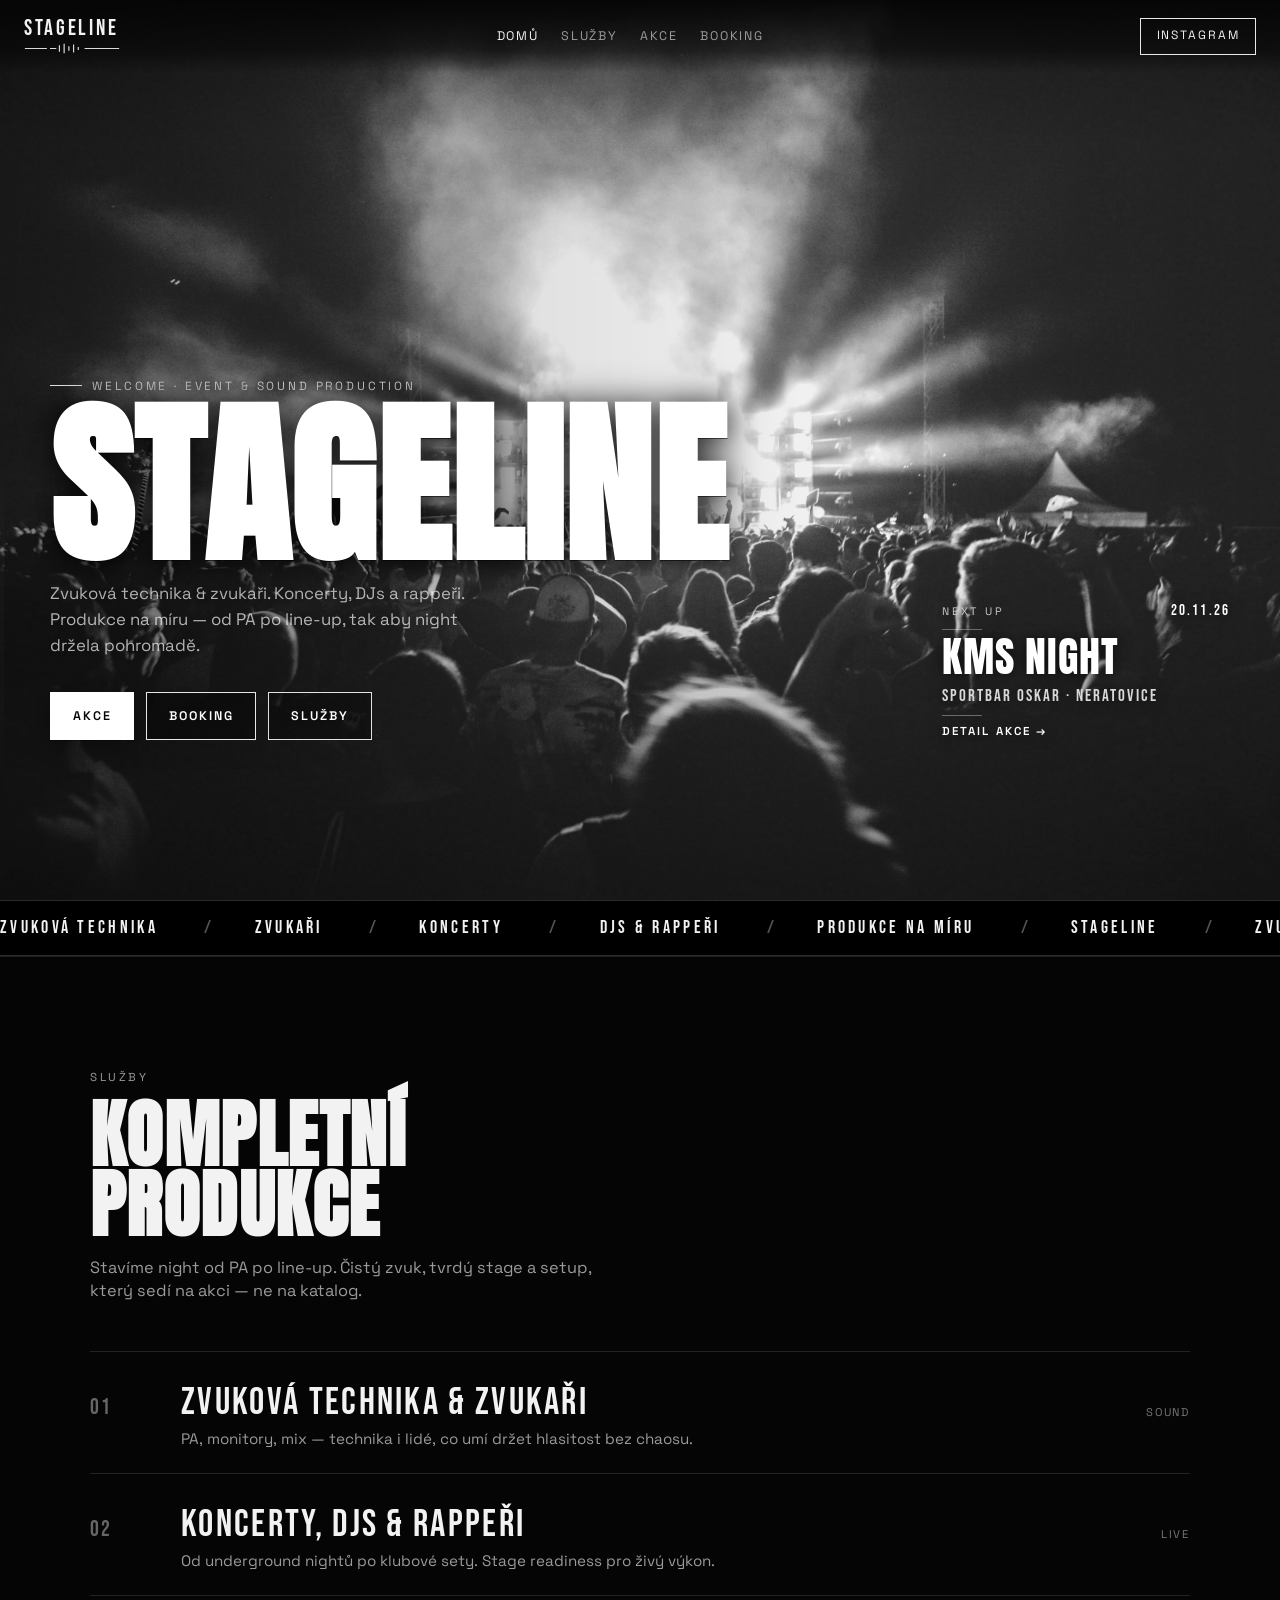
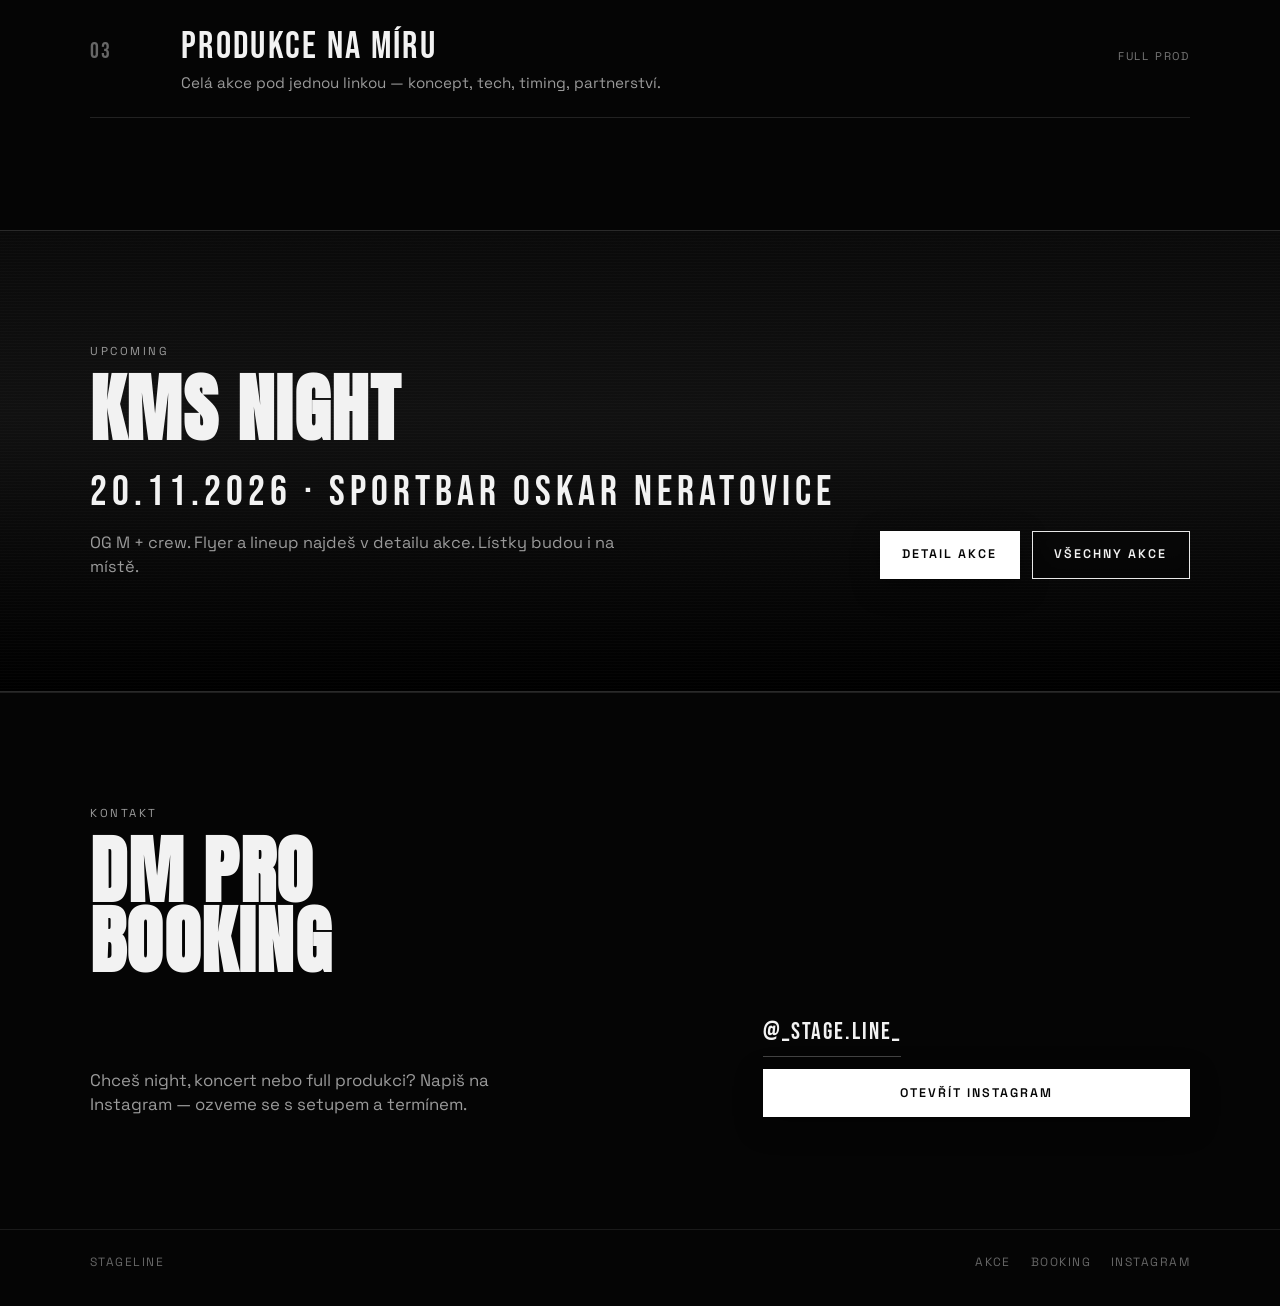
==== _stage.line_/index.html @ 62673ff0 "Add files via upload" ====
<!DOCTYPE html>
<html lang="cs">
<head>
  <meta charset="UTF-8" />
  <meta name="viewport" content="width=device-width, initial-scale=1.0" />
  <title>StageLine — Event & Sound Production</title>
  <meta name="description" content="Zvuková technika, zvukaři, koncerty, DJs & rappeři. Kompletní produkce na míru." />
  <link rel="icon" type="image/png" href="assets/logo-official.png" />
  <link rel="apple-touch-icon" href="assets/logo-official.png" />
  <link rel="preconnect" href="https://fonts.googleapis.com" />
  <link rel="preconnect" href="https://fonts.gstatic.com" crossorigin />
  <link href="https://fonts.googleapis.com/css2?family=Anton&family=Bebas+Neue&family=Space+Grotesk:wght@400;500;600;700&display=swap" rel="stylesheet" />
  <link rel="stylesheet" href="assets/styles.css?v=9" />
</head>
<body>
  <div class="grain" aria-hidden="true"></div>

  <header class="nav">
    <a class="nav-brand" href="index.html" aria-label="StageLine Domů">
      <span class="nav-brand-text">
        <strong>STAGELINE</strong>
        <svg class="soundwave" viewBox="0 0 120 14" fill="none" aria-hidden="true">
          <path d="M0 7h28M32 7h8M44 3v8M50 1v12M56 4v6M62 2v10M68 5v4M76 7h44" stroke="currentColor" stroke-width="1.5"/>
        </svg>
      </span>
    </a>
    <nav class="nav-links" aria-label="Hlavní">
      <a href="index.html" aria-current="page">Domů</a>
      <a href="#sluzby">Služby</a>
      <a href="akce.html">Akce</a>
      <a href="#kontakt">Booking</a>
    </nav>
    <a class="nav-cta" href="https://www.instagram.com/_stage.line_/" target="_blank" rel="noopener">Instagram</a>
  </header>

  <main id="top">
    <section class="hero hero-welcome" aria-label="Vítej">
      <div class="hero-bg" aria-hidden="true">
        <img src="assets/welcome-bg.jpg?v=7" alt="" width="2400" height="1600" decoding="async" />
      </div>
      <div class="hero-shell">
        <div class="hero-content">
          <p class="hero-kicker">Welcome · Event &amp; Sound Production</p>
          <h1 class="brand-mark">StageLine</h1>
          <p class="hero-lead">
            Zvuková technika &amp; zvukaři. Koncerty, DJs a rappeři. Produkce na míru —
            od PA po line-up, tak aby night držela pohromadě.
          </p>
          <div class="hero-actions">
            <a class="btn btn-fill" href="akce.html">Akce</a>
            <a class="btn btn-fill btn-fill-invert" href="#kontakt">Booking</a>
            <a class="btn btn-ghost btn-on-photo" href="#sluzby">Služby</a>
          </div>
        </div>
        <a class="hero-flyer" href="kms-night.html" aria-label="KMS Night — detail akce">
          <span class="hero-flyer-top">
            <span class="hero-flyer-eyebrow">Next up</span>
            <span class="hero-flyer-tag">20.11.26</span>
          </span>
          <span class="hero-flyer-rule" aria-hidden="true"></span>
          <span class="hero-flyer-title">KMS Night</span>
          <span class="hero-flyer-meta">Sportbar Oskar · Neratovice</span>
          <span class="hero-flyer-rule" aria-hidden="true"></span>
          <span class="hero-flyer-cta">Detail akce →</span>
        </a>
      </div>
    </section>

    <div class="marquee" aria-hidden="true">
      <div class="marquee-track">
        <span>Zvuková technika</span>
        <span>Zvukaři</span>
        <span>Koncerty</span>
        <span>DJs &amp; Rappeři</span>
        <span>Produkce na míru</span>
        <span>StageLine</span>
        <span>Zvuková technika</span>
        <span>Zvukaři</span>
        <span>Koncerty</span>
        <span>DJs &amp; Rappeři</span>
        <span>Produkce na míru</span>
        <span>StageLine</span>
      </div>
    </div>

    <section class="services" id="sluzby">
      <div class="wrap">
        <p class="section-label">Služby</p>
        <h2 class="section-title">Kompletní<br />produkce</h2>
        <p class="section-copy">
          Stavíme night od PA po line-up. Čistý zvuk, tvrdý stage a setup, který sedí na akci — ne na katalog.
        </p>

        <div class="service-list">
          <article class="service-row">
            <span class="service-num">01</span>
            <div>
              <h3>Zvuková technika &amp; zvukaři</h3>
              <p>PA, monitory, mix — technika i lidé, co umí držet hlasitost bez chaosu.</p>
            </div>
            <span class="service-tag">Sound</span>
          </article>
          <article class="service-row">
            <span class="service-num">02</span>
            <div>
              <h3>Koncerty, DJs &amp; rappeři</h3>
              <p>Od underground nightů po klubové sety. Stage readiness pro živý výkon.</p>
            </div>
            <span class="service-tag">Live</span>
          </article>
          <article class="service-row">
            <span class="service-num">03</span>
            <div>
              <h3>Produkce na míru</h3>
              <p>Celá akce pod jednou linkou — koncept, tech, timing, partnerství.</p>
            </div>
            <span class="service-tag">Full prod</span>
          </article>
        </div>
      </div>
    </section>

    <section class="upcoming-strip" id="event" aria-label="Nadcházející akce">
      <div class="wrap upcoming-inner">
        <div>
          <p class="section-label">Upcoming</p>
          <h2 class="section-title">KMS Night</h2>
          <p class="event-date">20.11.2026 · Sportbar Oskar Neratovice</p>
          <p class="section-copy">OG M + crew. Flyer a lineup najdeš v detailu akce. Lístky budou i na místě.</p>
        </div>
        <div class="upcoming-actions">
          <a class="btn btn-fill" href="kms-night.html">Detail akce</a>
          <a class="btn btn-ghost" href="akce.html">Všechny akce</a>
        </div>
      </div>
    </section>

    <section class="contact" id="kontakt">
      <div class="wrap">
        <p class="section-label">Kontakt</p>
        <h2 class="section-title">DM pro<br />booking</h2>
        <div class="contact-box">
          <p>
            Chceš night, koncert nebo full produkci? Napiš na Instagram — ozveme se s setupem a termínem.
          </p>
          <div class="contact-actions">
            <a class="ig-link" href="https://www.instagram.com/_stage.line_/" target="_blank" rel="noopener">@_stage.line_</a>
            <a class="btn btn-fill" href="https://www.instagram.com/_stage.line_/" target="_blank" rel="noopener">Otevřít Instagram</a>
          </div>
        </div>
      </div>
    </section>
  </main>

  <footer>
    <div class="wrap footer-inner">
      <a href="index.html">StageLine</a>
      <div class="footer-links">
        <a href="akce.html">Akce</a>
        <a href="#kontakt">Booking</a>
        <a href="https://www.instagram.com/_stage.line_/" target="_blank" rel="noopener">Instagram</a>
      </div>
    </div>
  </footer>
</body>
</html>
---- _stage.line_/assets/styles.css ----
/* StageLine.cz — underground B&W flyer aesthetic */
:root {
  --bg: #050505;
  --ink: #f2f2f2;
  --muted: #9a9a9a;
  --line: #e8e8e8;
  --soft: #161616;
  --accent: #ffffff;
  --font-display: "Anton", Impact, sans-serif;
  --font-poster: "Bebas Neue", "Arial Narrow", sans-serif;
  --font-body: "Space Grotesk", sans-serif;
}

* {
  box-sizing: border-box;
  margin: 0;
  padding: 0;
}

html {
  scroll-behavior: smooth;
}

body {
  background: var(--bg);
  color: var(--ink);
  font-family: var(--font-body);
  line-height: 1.45;
  overflow-x: hidden;
  -webkit-font-smoothing: antialiased;
}

a {
  color: inherit;
  text-decoration: none;
}

img {
  display: block;
  max-width: 100%;
}

:focus-visible {
  outline: 2px solid var(--ink);
  outline-offset: 3px;
}

/* Film grain — static (no flicker animation) */
.grain {
  pointer-events: none;
  position: fixed;
  inset: 0;
  z-index: 50;
  opacity: 0.035;
  mix-blend-mode: soft-light;
  background-image: url("data:image/svg+xml,%3Csvg viewBox='0 0 200 200' xmlns='http://www.w3.org/2000/svg'%3E%3Cfilter id='n'%3E%3CfeTurbulence type='fractalNoise' baseFrequency='0.85' numOctaves='4' stitchTiles='stitch'/%3E%3C/filter%3E%3Crect width='100%25' height='100%25' filter='url(%23n)'/%3E%3C/svg%3E");
}

.wrap {
  width: min(1100px, calc(100% - 2.4rem));
  margin: 0 auto;
}

/* ——— Nav ——— */
.nav {
  position: fixed;
  top: 0;
  left: 0;
  right: 0;
  z-index: 40;
  display: flex;
  align-items: center;
  justify-content: space-between;
  padding: 1.1rem 1.5rem;
  background: linear-gradient(to bottom, rgba(5, 5, 5, 0.95), rgba(5, 5, 5, 0.55) 70%, transparent);
}

.nav-brand {
  display: flex;
  align-items: center;
  gap: 0.7rem;
}

.nav-brand-text {
  display: flex;
  flex-direction: column;
  align-items: flex-start;
  gap: 0.2rem;
  letter-spacing: 0.1em;
}

.nav-brand-text strong {
  font-family: var(--font-poster);
  font-size: 1.4rem;
  font-weight: 400;
  line-height: 1;
  letter-spacing: 0.12em;
}

.soundwave {
  width: 96px;
  height: 11px;
  color: var(--ink);
  opacity: 0.9;
}

.nav-links {
  display: flex;
  gap: 1.4rem;
  font-size: 0.78rem;
  letter-spacing: 0.14em;
  text-transform: uppercase;
  color: var(--muted);
}

.nav-links a:hover,
.nav-links a[aria-current="page"] {
  color: var(--ink);
}

.nav-cta {
  border: 1px solid var(--line);
  padding: 0.55rem 0.95rem;
  font-size: 0.75rem;
  letter-spacing: 0.16em;
  text-transform: uppercase;
  transition: background 0.25s ease, color 0.25s ease;
}

.nav-cta:hover {
  background: var(--ink);
  color: var(--bg);
}

/* ——— Buttons ——— */
.btn {
  display: inline-flex;
  align-items: center;
  justify-content: center;
  min-height: 3rem;
  padding: 0.75rem 1.35rem;
  font-family: var(--font-body);
  font-size: 0.78rem;
  font-weight: 600;
  letter-spacing: 0.16em;
  text-transform: uppercase;
  border: 1px solid var(--line);
  transition: transform 0.2s ease, background 0.2s ease, color 0.2s ease;
}

.btn:hover {
  transform: translateY(-2px);
}

.btn-fill {
  background: #ffffff;
  color: #050505;
  border-color: #ffffff;
  box-shadow: 0 1px 0 rgba(0, 0, 0, 0.35), 0 8px 28px rgba(0, 0, 0, 0.35);
}

.btn-fill:hover {
  background: #f0f0f0;
  color: #050505;
}

.btn-ghost {
  background: rgba(0, 0, 0, 0.28);
  backdrop-filter: blur(6px);
  -webkit-backdrop-filter: blur(6px);
}

.btn-ghost:hover {
  background: rgba(255, 255, 255, 0.12);
}

.btn-on-photo {
  border-color: rgba(255, 255, 255, 0.88);
  color: #ffffff;
  text-shadow: 0 1px 8px rgba(0, 0, 0, 0.55);
}

/* ——— Sections ——— */
.section-label {
  font-size: 0.72rem;
  letter-spacing: 0.22em;
  text-transform: uppercase;
  color: var(--muted);
  margin-bottom: 0.9rem;
}

.section-title {
  font-family: var(--font-display);
  font-size: clamp(2.4rem, 7vw, 4.6rem);
  line-height: 0.95;
  letter-spacing: 0.02em;
  text-transform: uppercase;
  margin-bottom: 1rem;
}

.section-copy {
  max-width: 34rem;
  color: var(--muted);
  font-size: 1.02rem;
}

/* ——— Home welcome hero ——— */
.hero {
  position: relative;
  min-height: 100svh;
  display: grid;
  align-items: end;
  isolation: isolate;
  overflow: hidden;
}

.hero-welcome {
  background: #050505;
}

/* Full-bleed welcome bg — clean cover, readable B&W photo */
.hero-bg {
  position: absolute;
  inset: 0;
  z-index: -1;
  pointer-events: none;
  overflow: hidden;
}

.hero-bg img {
  width: 100%;
  height: 100%;
  object-fit: cover;
  object-position: center 40%;
  filter: grayscale(1) contrast(1.26) brightness(1.14) saturate(0);
  transform: scale(1.03);
  transform-origin: 50% 40%;
  will-change: transform;
  animation: kenBurns 40s ease-in-out infinite alternate;
}

@keyframes kenBurns {
  from { transform: scale(1.02) translate3d(0, 0, 0); }
  to { transform: scale(1.07) translate3d(-0.8%, -0.5%, 0); }
}

/* Light veil — text readable, crowd/stage stay visible */
.hero-bg::after {
  content: "";
  position: absolute;
  inset: 0;
  background:
    linear-gradient(90deg, rgba(0, 0, 0, 0.4) 0%, rgba(0, 0, 0, 0.12) 40%, rgba(0, 0, 0, 0.04) 70%, rgba(0, 0, 0, 0.16) 100%),
    linear-gradient(180deg, rgba(0, 0, 0, 0.26) 0%, transparent 16%, transparent 60%, rgba(0, 0, 0, 0.38) 100%);
}

.hero-shell {
  position: relative;
  z-index: 1;
  width: min(1180px, calc(100% - 2.4rem));
  margin: 0 auto 3rem;
  padding-top: 7.5rem;
  display: grid;
  grid-template-columns: minmax(0, 1.15fr) minmax(240px, 0.75fr);
  gap: clamp(1.5rem, 4vw, 3rem);
  align-items: end;
  animation: riseIn 1s cubic-bezier(0.16, 1, 0.3, 1) both;
}

.hero-content {
  position: relative;
  max-width: 36rem;
}

.hero-content::before {
  content: "";
  position: absolute;
  z-index: -1;
  inset: 20% -8% -8% -8%;
  background: radial-gradient(ellipse 65% 70% at 18% 55%, rgba(0, 0, 0, 0.28) 0%, rgba(0, 0, 0, 0.08) 55%, transparent 78%);
  pointer-events: none;
}

@keyframes riseIn {
  from {
    opacity: 0;
    transform: translateY(28px);
  }
  to {
    opacity: 1;
    transform: translateY(0);
  }
}

.hero-kicker {
  display: inline-flex;
  align-items: center;
  gap: 0.65rem;
  margin-bottom: 1rem;
  font-size: 0.74rem;
  letter-spacing: 0.24em;
  text-transform: uppercase;
  color: #cfcfcf;
  text-shadow: 0 1px 10px rgba(0, 0, 0, 0.75);
}

.hero-kicker::before {
  content: "";
  width: 32px;
  height: 1px;
  background: var(--line);
}

.brand-mark {
  position: relative;
  font-family: var(--font-display);
  font-size: clamp(5rem, 16.5vw, 11rem);
  line-height: 0.86;
  letter-spacing: 0.01em;
  text-transform: uppercase;
  color: #fff;
  text-shadow:
    0 1px 0 rgba(0, 0, 0, 0.55),
    0 4px 28px rgba(0, 0, 0, 0.7),
    0 0 40px rgba(0, 0, 0, 0.45);
}

.hero-lead {
  margin-top: 1.15rem;
  max-width: 28rem;
  font-size: clamp(0.92rem, 1.7vw, 1.05rem);
  line-height: 1.55;
  color: rgba(255, 255, 255, 0.68);
  font-weight: 400;
  text-shadow: 0 1px 10px rgba(0, 0, 0, 0.45);
}

.hero-actions {
  display: flex;
  flex-wrap: wrap;
  gap: 0.75rem;
  margin-top: 2.15rem;
}

.btn-fill-invert {
  background: rgba(0, 0, 0, 0.32);
  color: #fff;
  border-color: rgba(255, 255, 255, 0.9);
  box-shadow: none;
  backdrop-filter: blur(6px);
  -webkit-backdrop-filter: blur(6px);
}

.btn-fill-invert:hover {
  background: #fff;
  color: #050505;
}

/* Next-up — open typography, no card/border chrome */
.hero-flyer {
  display: grid;
  gap: 0.45rem;
  width: min(100%, 18rem);
  justify-self: end;
  margin: 0;
  padding: 0;
  border: none;
  outline: none;
  background: none;
  box-shadow: none;
  text-shadow: 0 1px 14px rgba(0, 0, 0, 0.7);
  transition: opacity 0.2s ease, transform 0.2s ease;
}

.hero-flyer:hover {
  border: none;
  outline: none;
  background: none;
  box-shadow: none;
  opacity: 0.92;
  transform: translateY(-1px);
}

.hero-flyer-top {
  display: flex;
  align-items: baseline;
  justify-content: space-between;
  gap: 0.75rem;
}

.hero-flyer-eyebrow {
  font-size: 0.68rem;
  letter-spacing: 0.26em;
  text-transform: uppercase;
  color: #c8c8c8;
}

.hero-flyer-tag {
  font-family: var(--font-poster);
  font-size: 0.95rem;
  letter-spacing: 0.14em;
  color: #fff;
}

.hero-flyer-rule {
  display: block;
  height: 1px;
  width: 2.5rem;
  background: rgba(255, 255, 255, 0.35);
}

.hero-flyer-title {
  font-family: var(--font-display);
  font-size: clamp(2rem, 4.5vw, 2.65rem);
  line-height: 0.92;
  letter-spacing: 0.02em;
  text-transform: uppercase;
  color: #fff;
}

.hero-flyer-meta {
  font-family: var(--font-poster);
  font-size: 1.05rem;
  letter-spacing: 0.12em;
  text-transform: uppercase;
  color: #d8d8d8;
}

.hero-flyer-cta {
  font-size: 0.72rem;
  font-weight: 600;
  letter-spacing: 0.18em;
  text-transform: uppercase;
  color: #fff;
}

/* Marquee */
.marquee {
  border-block: 1px solid #2a2a2a;
  background: #000;
  overflow: hidden;
  white-space: nowrap;
}

.marquee-track {
  display: inline-flex;
  gap: 2.5rem;
  padding: 0.85rem 0;
  font-family: var(--font-poster);
  font-size: 1.15rem;
  letter-spacing: 0.18em;
  text-transform: uppercase;
  animation: marquee 28s linear infinite;
}

.marquee-track span::after {
  content: " / ";
  color: #555;
  margin-left: 2.5rem;
}

@keyframes marquee {
  from { transform: translateX(0); }
  to { transform: translateX(-50%); }
}

/* Services */
section {
  padding: clamp(4rem, 9vw, 7rem) 0;
}

.services {
  border-top: 1px solid #1f1f1f;
}

.service-list {
  margin-top: 3rem;
  display: grid;
  gap: 0;
}

.service-row {
  display: grid;
  grid-template-columns: 4.5rem 1fr auto;
  gap: 1.2rem;
  align-items: baseline;
  padding: 1.45rem 0;
  border-top: 1px solid #222;
  transition: background 0.25s ease, padding-left 0.25s ease;
}

.service-row:last-child {
  border-bottom: 1px solid #222;
}

.service-row:hover {
  background: linear-gradient(90deg, rgba(255, 255, 255, 0.04), transparent 55%);
  padding-left: 0.6rem;
}

.service-num {
  font-family: var(--font-poster);
  font-size: 1.4rem;
  letter-spacing: 0.08em;
  color: #666;
}

.service-row h3 {
  font-family: var(--font-poster);
  font-size: clamp(1.6rem, 4vw, 2.4rem);
  font-weight: 400;
  letter-spacing: 0.06em;
  text-transform: uppercase;
}

.service-row p {
  grid-column: 2 / 3;
  color: var(--muted);
  font-size: 0.95rem;
  max-width: 36rem;
  margin-top: -0.2rem;
}

.service-tag {
  font-size: 0.7rem;
  letter-spacing: 0.16em;
  text-transform: uppercase;
  color: #777;
  align-self: center;
}

/* Upcoming strip (home — text only, no flyer) */
.upcoming-strip {
  position: relative;
  background: linear-gradient(180deg, #0a0a0a 0%, #111 40%, #000 100%);
  border-block: 1px solid #2a2a2a;
  overflow: hidden;
}

.upcoming-strip::before {
  content: "";
  position: absolute;
  inset: 0;
  background: repeating-linear-gradient(
    0deg,
    transparent,
    transparent 2px,
    rgba(255, 255, 255, 0.015) 2px,
    rgba(255, 255, 255, 0.015) 3px
  );
  pointer-events: none;
}

.upcoming-inner {
  position: relative;
  display: flex;
  flex-wrap: wrap;
  gap: 2rem;
  align-items: end;
  justify-content: space-between;
}

.upcoming-inner .section-title {
  margin-bottom: 0.35rem;
}

.upcoming-actions {
  display: flex;
  flex-wrap: wrap;
  gap: 0.75rem;
}

.event-date {
  font-family: var(--font-poster);
  font-size: clamp(1.8rem, 4vw, 2.6rem);
  letter-spacing: 0.12em;
  margin: 1.2rem 0 0.5rem;
}

.event-venue {
  display: inline-block;
  margin-top: 1.4rem;
  padding: 0.65rem 1rem;
  background: var(--ink);
  color: var(--bg);
  font-family: var(--font-poster);
  font-size: 1.15rem;
  letter-spacing: 0.1em;
  text-transform: uppercase;
}

.lineup {
  margin-top: 1.5rem;
  color: var(--muted);
  font-size: 0.82rem;
  letter-spacing: 0.08em;
  text-transform: uppercase;
  line-height: 1.7;
  max-width: 28rem;
}

.wire {
  display: flex;
  align-items: center;
  gap: 0.35rem;
  margin: 1.4rem 0;
  color: #666;
  font-size: 0.7rem;
  letter-spacing: 0.3em;
  overflow: hidden;
}

.wire::before,
.wire::after {
  content: "××××××××××××××××××××××××××××××××××××××××××××××××××××××××××××";
  flex: 1;
  white-space: nowrap;
  opacity: 0.55;
}

/* Detail poster (event pages only) */
.event-poster {
  position: relative;
  border: 1px solid #333;
  background: #000;
  overflow: hidden;
}

.event-poster img {
  width: 100%;
  aspect-ratio: 4 / 5;
  object-fit: cover;
  filter: contrast(1.2) grayscale(1);
}

.event-poster::after {
  content: "";
  position: absolute;
  inset: 0;
  box-shadow: inset 0 0 80px rgba(0, 0, 0, 0.45);
  pointer-events: none;
}

/* Contact */
.contact {
  border-top: 1px solid #1f1f1f;
}

.contact-box {
  margin-top: 2.5rem;
  display: grid;
  grid-template-columns: 1.2fr 0.8fr;
  gap: 2rem;
  align-items: end;
}

.contact-box p {
  color: var(--muted);
  font-size: 1.05rem;
  max-width: 28rem;
}

.contact-actions {
  display: flex;
  flex-direction: column;
  gap: 0.75rem;
  align-items: stretch;
}

.ig-link {
  font-family: var(--font-poster);
  font-size: 1.5rem;
  letter-spacing: 0.08em;
  border-bottom: 1px solid #444;
  padding-bottom: 0.35rem;
  width: fit-content;
  transition: border-color 0.2s ease, color 0.2s ease;
}

.ig-link:hover {
  border-color: var(--ink);
  color: #fff;
}

/* Footer */
footer {
  padding: 1.5rem 0 2.2rem;
  border-top: 1px solid #1a1a1a;
  color: #666;
  font-size: 0.75rem;
  letter-spacing: 0.12em;
  text-transform: uppercase;
}

.footer-inner {
  display: flex;
  justify-content: space-between;
  gap: 1rem;
  flex-wrap: wrap;
  align-items: center;
}

.footer-links {
  display: flex;
  gap: 1.25rem;
}

.footer-links a:hover {
  color: var(--ink);
}

/* ——— Akce page — flyer board ——— */
.akce-page {
  position: relative;
}

.akce-hero {
  position: relative;
  isolation: isolate;
  overflow: hidden;
  padding: 8.5rem 0 2.75rem;
  min-height: clamp(22rem, 48vw, 28rem);
  display: flex;
  align-items: flex-end;
}

.akce-hero-bg {
  position: absolute;
  inset: 0;
  z-index: -1;
  pointer-events: none;
  overflow: hidden;
}

.akce-hero-bg img {
  width: 100%;
  height: 100%;
  object-fit: cover;
  object-position: center 48%;
  filter: grayscale(1) contrast(1.38) brightness(0.88) saturate(0);
  transform: scale(1.04);
  transform-origin: 50% 48%;
  will-change: transform;
  animation: kenBurnsAkce 48s ease-in-out infinite alternate;
}

@keyframes kenBurnsAkce {
  from { transform: scale(1.03) translate3d(0, 0, 0); }
  to { transform: scale(1.08) translate3d(0.6%, -0.4%, 0); }
}

/* Dark veil — crowd/stage readable, type stays sharp */
.akce-hero-bg::after {
  content: "";
  position: absolute;
  inset: 0;
  background:
    linear-gradient(180deg, rgba(5, 5, 5, 0.55) 0%, rgba(5, 5, 5, 0.22) 32%, rgba(5, 5, 5, 0.42) 68%, #050505 100%),
    linear-gradient(90deg, rgba(0, 0, 0, 0.42) 0%, rgba(0, 0, 0, 0.12) 50%, rgba(0, 0, 0, 0.28) 100%);
}

.akce-hero-inner {
  position: relative;
  z-index: 1;
  padding-bottom: 0.5rem;
  animation: riseIn 0.95s cubic-bezier(0.16, 1, 0.3, 1) both;
}

.akce-kicker {
  display: inline-flex;
  align-items: center;
  gap: 0.75rem;
  margin-bottom: 0.85rem;
  font-size: 0.72rem;
  letter-spacing: 0.24em;
  text-transform: uppercase;
  color: #c8c8c8;
  text-shadow: 0 1px 12px rgba(0, 0, 0, 0.75);
}

.akce-kicker::before {
  content: "";
  width: 28px;
  height: 1px;
  background: rgba(255, 255, 255, 0.55);
}

.akce-kicker-wave {
  width: 72px;
  height: 10px;
  color: rgba(255, 255, 255, 0.55);
}

.akce-title-block {
  position: relative;
  display: inline-block;
}

.akce-title {
  position: relative;
  font-family: var(--font-display);
  font-size: clamp(4.2rem, 16vw, 9.5rem);
  line-height: 0.84;
  letter-spacing: 0.01em;
  text-transform: uppercase;
  color: #fff;
  text-shadow:
    0 1px 0 rgba(0, 0, 0, 0.5),
    0 6px 36px rgba(0, 0, 0, 0.75);
}

/* Diagonal flyer slash through title */
.akce-slash {
  position: absolute;
  left: -8%;
  right: -22%;
  top: 48%;
  height: 3px;
  background: #fff;
  transform: rotate(-12deg);
  transform-origin: left center;
  pointer-events: none;
  box-shadow: 0 1px 0 rgba(0, 0, 0, 0.85), 0 0 20px rgba(0, 0, 0, 0.5);
  z-index: 2;
}

.akce-lead {
  margin-top: 1.35rem;
  max-width: 32rem;
  font-size: clamp(0.92rem, 1.6vw, 1.05rem);
  line-height: 1.55;
  color: rgba(255, 255, 255, 0.68);
  text-shadow: 0 1px 12px rgba(0, 0, 0, 0.55);
}

/* Flyer board — stacked strips, not boxed cards */
.flyer-board {
  position: relative;
  padding: 0.5rem 0 5rem;
  background: #050505;
  overflow: hidden;
}

/* Soft crowd wash fading under the board (distinct from solid black void) */
.flyer-board::before {
  content: "";
  position: absolute;
  left: 0;
  right: 0;
  top: 0;
  height: min(70%, 28rem);
  pointer-events: none;
  z-index: 0;
  background: url("assets/bg-rap-2.jpg") center 35% / cover no-repeat;
  filter: grayscale(1) contrast(1.25) brightness(0.32) saturate(0);
  opacity: 0.55;
  -webkit-mask-image: linear-gradient(180deg, #000 0%, transparent 100%);
  mask-image: linear-gradient(180deg, #000 0%, transparent 100%);
}

.flyer-board::after {
  content: "";
  position: absolute;
  inset: 0;
  pointer-events: none;
  opacity: 0.045;
  z-index: 0;
  background-image: url("data:image/svg+xml,%3Csvg viewBox='0 0 200 200' xmlns='http://www.w3.org/2000/svg'%3E%3Cfilter id='n'%3E%3CfeTurbulence type='fractalNoise' baseFrequency='0.9' numOctaves='3' stitchTiles='stitch'/%3E%3C/filter%3E%3Crect width='100%25' height='100%25' filter='url(%23n)'/%3E%3C/svg%3E");
}

.flyer-board > .wrap {
  position: relative;
  z-index: 1;
}

.flyer-list {
  display: grid;
  gap: 0;
  border-top: 1px solid #2a2a2a;
}

.flyer-strip {
  display: grid;
  grid-template-columns: 3.2rem minmax(0, 1fr) auto;
  gap: 1rem 1.25rem;
  align-items: center;
  padding: 1.55rem 0;
  border-bottom: 1px solid #2a2a2a;
  background: transparent;
  transition: background 0.25s ease, padding-left 0.25s ease;
}

.flyer-strip:hover {
  background: rgba(255, 255, 255, 0.03);
  padding-left: 0.35rem;
}

.flyer-strip-live {
  border-left: 2px solid #fff;
  padding-left: 1rem;
}

.flyer-strip-live:hover {
  padding-left: 1.35rem;
}

.flyer-num {
  font-family: var(--font-poster);
  font-size: 1.15rem;
  letter-spacing: 0.12em;
  color: #555;
  line-height: 1;
  align-self: start;
  padding-top: 0.35rem;
}

.flyer-strip-live .flyer-num {
  color: #bbb;
}

.flyer-main {
  display: flex;
  flex-direction: column;
  gap: 0.3rem;
  min-width: 0;
}

.flyer-top {
  display: flex;
  flex-wrap: wrap;
  align-items: baseline;
  justify-content: space-between;
  gap: 0.5rem 1.25rem;
}

.flyer-status {
  font-size: 0.66rem;
  letter-spacing: 0.2em;
  text-transform: uppercase;
  color: #777;
}

.flyer-status.live {
  color: #d0d0d0;
}

.flyer-status.sample {
  color: #666;
}

.flyer-date {
  font-family: var(--font-poster);
  font-size: 1.05rem;
  letter-spacing: 0.14em;
  color: #e8e8e8;
}

.flyer-main h2 {
  font-family: var(--font-display);
  font-size: clamp(1.85rem, 4.5vw, 2.9rem);
  line-height: 0.92;
  letter-spacing: 0.02em;
  text-transform: uppercase;
  color: #fff;
}

.flyer-meta {
  color: var(--muted);
  font-size: 0.88rem;
  margin-top: 0.15rem;
}

/* Mini ticket kolonka teaser */
.flyer-ticket {
  display: flex;
  align-items: center;
  gap: 0.65rem;
  margin-top: 0.75rem;
  max-width: 22rem;
  padding: 0.45rem 0.65rem;
  border: 1px solid #2a2a2a;
  background: linear-gradient(180deg, #0a0a0a 0%, #070707 100%);
}

.flyer-ticket-key {
  flex-shrink: 0;
  font-size: 0.62rem;
  letter-spacing: 0.2em;
  text-transform: uppercase;
  color: var(--muted);
}

.flyer-ticket-rule {
  flex: 1;
  height: 1px;
  min-width: 1.5rem;
  background: repeating-linear-gradient(
    90deg,
    #3a3a3a 0,
    #3a3a3a 3px,
    transparent 3px,
    transparent 6px
  );
}

.flyer-ticket-val {
  flex-shrink: 0;
  font-family: var(--font-poster);
  font-size: 0.95rem;
  letter-spacing: 0.1em;
  text-transform: uppercase;
  color: #cfcfcf;
}

.flyer-cta {
  align-self: center;
  font-family: var(--font-poster);
  font-size: 1.05rem;
  letter-spacing: 0.14em;
  text-transform: uppercase;
  color: #777;
  white-space: nowrap;
  transition: color 0.2s ease, transform 0.2s ease;
}

.flyer-strip:hover .flyer-cta {
  color: var(--ink);
  transform: translateX(3px);
}

.cta-bar {
  margin-top: 3.5rem;
  padding-top: 2.5rem;
  border-top: 1px solid #1f1f1f;
  display: flex;
  flex-wrap: wrap;
  gap: 0.85rem;
  align-items: center;
  justify-content: space-between;
}

.cta-bar p {
  color: var(--muted);
  max-width: 28rem;
}

.cta-actions {
  display: flex;
  flex-wrap: wrap;
  gap: 0.75rem;
}

/* ——— KMS detail ——— */
.detail {
  padding: 7.5rem 0 5rem;
  background: linear-gradient(180deg, #0a0a0a 0%, #111 40%, #000 100%);
  border-bottom: 1px solid #2a2a2a;
  position: relative;
  overflow: hidden;
  min-height: 100svh;
}

.detail-kms {
  display: grid;
  align-items: end;
  background: #050505;
}

.detail-bg {
  position: absolute;
  inset: 0;
  z-index: 0;
  pointer-events: none;
}

.detail-bg img {
  width: 100%;
  height: 100%;
  object-fit: cover;
  object-position: center top;
  filter: grayscale(0.25) contrast(1.12) brightness(0.62);
  transform: scale(1.04);
}

.detail-bg::after {
  content: "";
  position: absolute;
  inset: 0;
  background:
    linear-gradient(90deg, rgba(0, 0, 0, 0.72) 0%, rgba(0, 0, 0, 0.4) 48%, rgba(0, 0, 0, 0.22) 100%),
    linear-gradient(180deg, rgba(0, 0, 0, 0.4) 0%, transparent 30%, transparent 58%, rgba(0, 0, 0, 0.72) 100%);
}

.detail-panel {
  position: relative;
  z-index: 1;
  max-width: 36rem;
  padding: 2rem 0 1rem;
}

.detail-grid {
  display: grid;
  grid-template-columns: 1.05fr 0.95fr;
  gap: clamp(2rem, 5vw, 4rem);
  align-items: center;
  position: relative;
}

.detail .section-title {
  font-size: clamp(2.8rem, 8vw, 5rem);
  margin-bottom: 0.4rem;
  text-shadow: 0 2px 24px rgba(0, 0, 0, 0.85);
}

.detail .section-copy,
.detail .lineup {
  color: #c8c8c8;
}

.detail-actions {
  display: flex;
  flex-wrap: wrap;
  gap: 0.75rem;
  margin-top: 2rem;
}

/* ——— Tickets kolonka (flyer meta) ——— */
.tickets {
  padding: clamp(2.5rem, 6vw, 3.8rem) 0;
  border-top: 1px solid #1f1f1f;
  background: #050505;
}

.tickets .section-title {
  font-size: clamp(2rem, 5vw, 3.2rem);
  margin-bottom: 1.25rem;
}

.ticket-kolonka {
  max-width: 28rem;
  border: 1px solid #2a2a2a;
  background:
    linear-gradient(180deg, #0a0a0a 0%, #070707 100%);
  padding: 1.15rem 1.25rem 1.05rem;
}

.ticket-row {
  display: flex;
  align-items: baseline;
  justify-content: space-between;
  gap: 1.25rem;
}

.ticket-key {
  flex-shrink: 0;
  font-size: 0.72rem;
  letter-spacing: 0.22em;
  text-transform: uppercase;
  color: var(--muted);
}

.ticket-val {
  font-family: var(--font-poster);
  font-size: clamp(1.35rem, 3.2vw, 1.75rem);
  letter-spacing: 0.1em;
  text-transform: uppercase;
  text-align: right;
  color: var(--ink);
  line-height: 1.1;
}

.ticket-val-pending {
  color: #bdbdbd;
  border-bottom: 1px solid #3a3a3a;
  padding-bottom: 0.12rem;
}

.ticket-rule {
  height: 1px;
  margin: 0.95rem 0;
  background: repeating-linear-gradient(
    90deg,
    #3a3a3a 0,
    #3a3a3a 4px,
    transparent 4px,
    transparent 8px
  );
}

.ticket-row-note .ticket-val {
  font-family: var(--font-body);
  font-size: 0.92rem;
  font-weight: 500;
  letter-spacing: 0.04em;
  text-transform: none;
  color: #c8c8c8;
  line-height: 1.4;
}

.back-row {
  padding: 2rem 0 4rem;
}

.back-row a {
  font-size: 0.78rem;
  letter-spacing: 0.16em;
  text-transform: uppercase;
  color: var(--muted);
}

.back-row a:hover {
  color: var(--ink);
}

/* ——— Location / map ——— */
.location {
  padding: clamp(3rem, 7vw, 4.5rem) 0 5rem;
  border-top: 1px solid #1f1f1f;
  background:
    linear-gradient(180deg, #080808 0%, #050505 100%),
    repeating-linear-gradient(
      0deg,
      transparent,
      transparent 2px,
      rgba(255, 255, 255, 0.01) 2px,
      rgba(255, 255, 255, 0.01) 3px
    );
}

.location .section-title {
  font-size: clamp(2rem, 5vw, 3.2rem);
  margin-bottom: 0.65rem;
}

.location-address {
  color: var(--muted);
  font-size: 1rem;
  margin-bottom: 0.35rem;
}

.location-address strong {
  color: var(--ink);
  font-weight: 600;
}

.location-link {
  display: inline-block;
  margin-bottom: 1.5rem;
  font-size: 0.78rem;
  letter-spacing: 0.14em;
  text-transform: uppercase;
  color: #888;
  border-bottom: 1px solid #333;
  transition: color 0.2s ease, border-color 0.2s ease;
}

.location-link:hover {
  color: var(--ink);
  border-color: #888;
}

.location-map {
  position: relative;
  width: 100%;
  aspect-ratio: 16 / 9;
  min-height: 260px;
  max-height: 420px;
  border: 1px solid #2a2a2a;
  background: #0a0a0a;
  overflow: hidden;
}

.location-map iframe {
  display: block;
  width: 100%;
  height: 100%;
  border: 0;
  filter: grayscale(1) contrast(1.15) brightness(0.85);
}

/* Responsive */
@media (max-width: 860px) {
  .nav-links {
    display: none;
  }

  .hero-shell {
    grid-template-columns: 1fr;
    margin-bottom: 2.4rem;
    gap: 1.5rem;
  }

  .hero-content::before {
    inset: 20% -4% -6% -4%;
    background: radial-gradient(ellipse 95% 90% at 22% 55%, rgba(0, 0, 0, 0.32) 0%, rgba(0, 0, 0, 0.08) 55%, transparent 80%);
  }

  .hero-bg img {
    object-position: center 38%;
    filter: grayscale(1) contrast(1.28) brightness(1.12) saturate(0);
  }

  .hero-bg::after {
    background:
      linear-gradient(180deg, rgba(0, 0, 0, 0.26) 0%, transparent 18%, transparent 52%, rgba(0, 0, 0, 0.42) 100%),
      linear-gradient(90deg, rgba(0, 0, 0, 0.34) 0%, rgba(0, 0, 0, 0.08) 100%);
  }

  .hero-flyer {
    width: 100%;
    max-width: none;
    justify-self: stretch;
  }

  .contact-box,
  .detail-grid {
    grid-template-columns: 1fr;
  }

  .detail-bg img {
    filter: grayscale(0.3) contrast(1.1) brightness(0.55);
    object-position: center 20%;
  }

  .detail-panel {
    max-width: none;
  }

  .service-row {
    grid-template-columns: 3rem 1fr;
  }

  .service-tag {
    display: none;
  }

  .service-row p {
    grid-column: 2;
  }

  .flyer-strip {
    grid-template-columns: 2.4rem minmax(0, 1fr);
    gap: 0.65rem 0.85rem;
    padding: 1.25rem 0;
  }

  .flyer-strip-live {
    padding-left: 0.85rem;
  }

  .flyer-strip-live:hover {
    padding-left: 1.1rem;
  }

  .flyer-cta {
    grid-column: 2;
    justify-self: start;
    margin-top: -0.15rem;
  }

  .akce-slash {
    left: -4%;
    right: -8%;
  }
}

@media (prefers-reduced-motion: reduce) {
  *,
  *::before,
  *::after {
    animation: none !important;
    transition: none !important;
  }

  .hero-bg img,
  .akce-hero-bg img {
    transform: scale(1.03);
  }
}
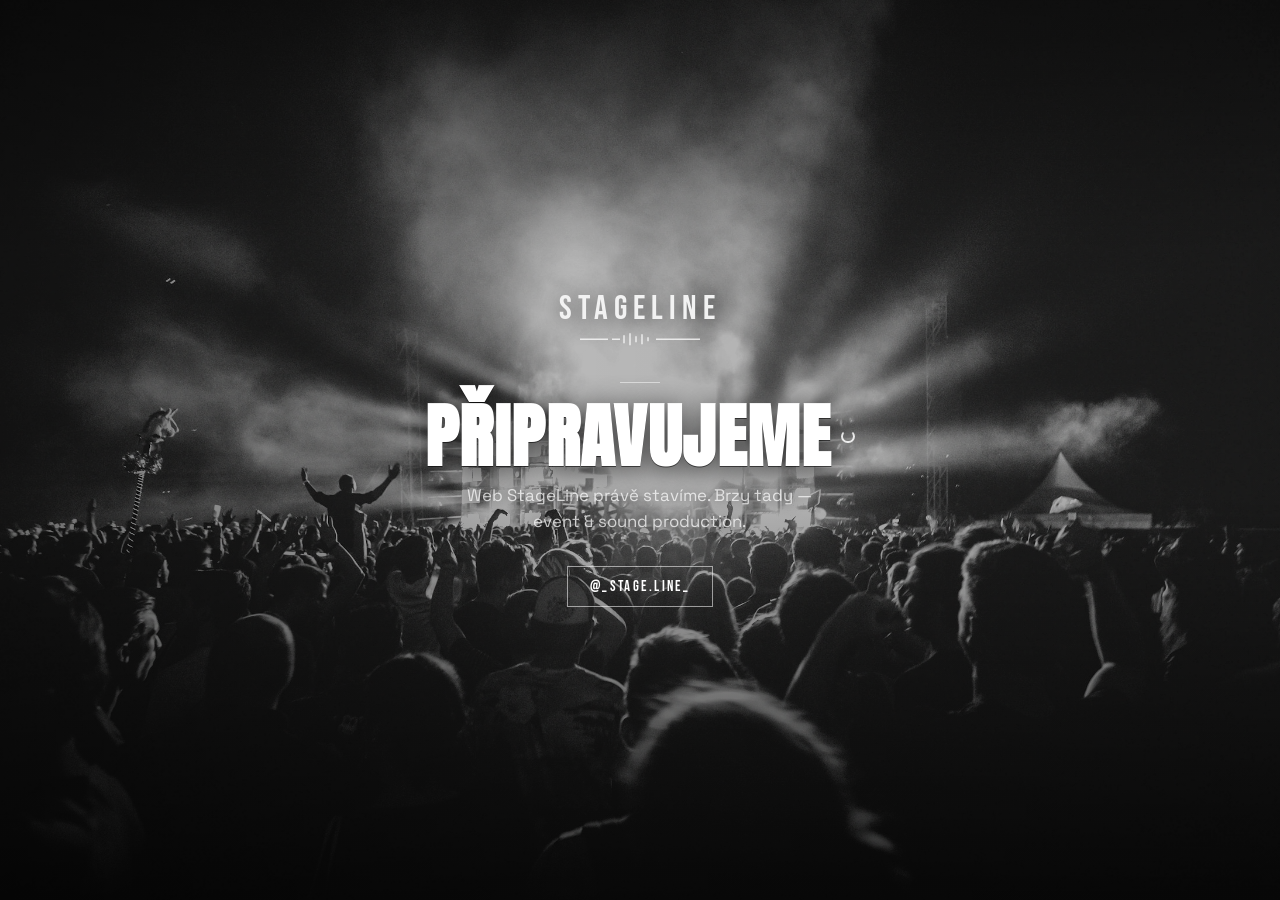
==== commit f38855fb: "Add Připravujeme coming-soon gate for Vercel deploy. Keep full site in home.html; vercel.json redire" ====
--- a/_stage.line_/index.html
+++ b/_stage.line_/index.html
@@ -3,164 +3,230 @@
 <head>
   <meta charset="UTF-8" />
   <meta name="viewport" content="width=device-width, initial-scale=1.0" />
-  <title>StageLine — Event & Sound Production</title>
-  <meta name="description" content="Zvuková technika, zvukaři, koncerty, DJs & rappeři. Kompletní produkce na míru." />
+  <title>StageLine — Připravujeme</title>
+  <meta name="description" content="StageLine — web připravujeme. Brzy tady." />
+  <meta name="robots" content="noindex" />
   <link rel="icon" type="image/png" href="assets/logo-official.png" />
   <link rel="apple-touch-icon" href="assets/logo-official.png" />
   <link rel="preconnect" href="https://fonts.googleapis.com" />
   <link rel="preconnect" href="https://fonts.gstatic.com" crossorigin />
   <link href="https://fonts.googleapis.com/css2?family=Anton&family=Bebas+Neue&family=Space+Grotesk:wght@400;500;600;700&display=swap" rel="stylesheet" />
-  <link rel="stylesheet" href="assets/styles.css?v=9" />
+  <style>
+    /* Temporary gate — full site lives in home.html */
+    :root {
+      --bg: #050505;
+      --ink: #f2f2f2;
+      --muted: #9a9a9a;
+      --line: #e8e8e8;
+      --font-display: "Anton", Impact, sans-serif;
+      --font-poster: "Bebas Neue", "Arial Narrow", sans-serif;
+      --font-body: "Space Grotesk", sans-serif;
+    }
+
+    * { box-sizing: border-box; margin: 0; padding: 0; }
+
+    html, body {
+      height: 100%;
+      background: var(--bg);
+      color: var(--ink);
+      font-family: var(--font-body);
+      -webkit-font-smoothing: antialiased;
+      overflow: hidden;
+    }
+
+    a { color: inherit; text-decoration: none; }
+
+    .grain {
+      pointer-events: none;
+      position: fixed;
+      inset: 0;
+      z-index: 50;
+      opacity: 0.035;
+      mix-blend-mode: soft-light;
+      background-image: url("data:image/svg+xml,%3Csvg viewBox='0 0 200 200' xmlns='http://www.w3.org/2000/svg'%3E%3Cfilter id='n'%3E%3CfeTurbulence type='fractalNoise' baseFrequency='0.85' numOctaves='4' stitchTiles='stitch'/%3E%3C/filter%3E%3Crect width='100%25' height='100%25' filter='url(%23n)'/%3E%3C/svg%3E");
+    }
+
+    .gate {
+      position: relative;
+      min-height: 100dvh;
+      display: grid;
+      place-items: center;
+      padding: 2rem 1.5rem;
+      isolation: isolate;
+    }
+
+    .gate-bg {
+      position: absolute;
+      inset: 0;
+      z-index: -1;
+      overflow: hidden;
+      pointer-events: none;
+    }
+
+    .gate-bg img {
+      width: 100%;
+      height: 100%;
+      object-fit: cover;
+      object-position: center 40%;
+      filter: grayscale(1) contrast(1.26) brightness(1.08) saturate(0);
+      transform: scale(1.04);
+      transform-origin: 50% 40%;
+      animation: kenBurns 42s ease-in-out infinite alternate;
+    }
+
+    .gate-bg::after {
+      content: "";
+      position: absolute;
+      inset: 0;
+      background:
+        linear-gradient(90deg, rgba(0, 0, 0, 0.55) 0%, rgba(0, 0, 0, 0.28) 45%, rgba(0, 0, 0, 0.35) 100%),
+        linear-gradient(180deg, rgba(0, 0, 0, 0.45) 0%, transparent 28%, transparent 55%, rgba(0, 0, 0, 0.72) 100%);
+    }
+
+    @keyframes kenBurns {
+      from { transform: scale(1.03) translate3d(0, 0, 0); }
+      to { transform: scale(1.09) translate3d(-0.7%, -0.4%, 0); }
+    }
+
+    .gate-inner {
+      position: relative;
+      text-align: center;
+      max-width: 28rem;
+      animation: riseIn 1s cubic-bezier(0.16, 1, 0.3, 1) both;
+    }
+
+    @keyframes riseIn {
+      from { opacity: 0; transform: translateY(24px); }
+      to { opacity: 1; transform: translateY(0); }
+    }
+
+    .gate-brand {
+      display: flex;
+      flex-direction: column;
+      align-items: center;
+      gap: 0.35rem;
+      margin-bottom: 2.25rem;
+    }
+
+    .gate-brand strong {
+      font-family: var(--font-poster);
+      font-size: clamp(1.6rem, 4vw, 2.1rem);
+      font-weight: 400;
+      letter-spacing: 0.18em;
+      line-height: 1;
+      text-shadow: 0 2px 24px rgba(0, 0, 0, 0.7);
+    }
+
+    .soundwave {
+      width: 7.5rem;
+      height: 0.9rem;
+      color: rgba(255, 255, 255, 0.75);
+    }
+
+    .gate-title-row {
+      display: inline-flex;
+      align-items: center;
+      justify-content: center;
+      gap: 0.65rem;
+      margin-bottom: 0.85rem;
+    }
+
+    .gate-title {
+      font-family: var(--font-display);
+      font-size: clamp(2.6rem, 9vw, 4.4rem);
+      line-height: 0.9;
+      letter-spacing: 0.02em;
+      text-transform: uppercase;
+      color: #fff;
+      text-shadow:
+        0 1px 0 rgba(0, 0, 0, 0.55),
+        0 4px 28px rgba(0, 0, 0, 0.7);
+    }
+
+    .gate-spinner {
+      width: 0.85em;
+      height: 0.85em;
+      flex-shrink: 0;
+      border: 2px solid rgba(255, 255, 255, 0.85);
+      border-top-color: transparent;
+      border-radius: 50%;
+      animation: spin 0.9s linear infinite;
+    }
+
+    @keyframes spin {
+      to { transform: rotate(360deg); }
+    }
+
+    .gate-copy {
+      font-size: clamp(0.92rem, 2vw, 1.05rem);
+      line-height: 1.55;
+      color: rgba(255, 255, 255, 0.72);
+      text-shadow: 0 1px 12px rgba(0, 0, 0, 0.5);
+      max-width: 22rem;
+      margin: 0 auto 2rem;
+    }
+
+    .gate-ig {
+      display: inline-block;
+      font-family: var(--font-poster);
+      font-size: 0.95rem;
+      letter-spacing: 0.16em;
+      text-transform: uppercase;
+      padding: 0.65rem 1.35rem;
+      border: 1px solid rgba(255, 255, 255, 0.55);
+      color: #fff;
+      transition: background 0.2s ease, color 0.2s ease, border-color 0.2s ease;
+    }
+
+    .gate-ig:hover {
+      background: #fff;
+      color: #050505;
+      border-color: #fff;
+    }
+
+    .gate-rule {
+      width: 2.5rem;
+      height: 1px;
+      background: var(--line);
+      margin: 0 auto 1.35rem;
+      opacity: 0.7;
+    }
+  </style>
 </head>
 <body>
   <div class="grain" aria-hidden="true"></div>
 
-  <header class="nav">
-    <a class="nav-brand" href="index.html" aria-label="StageLine Domů">
-      <span class="nav-brand-text">
+  <main class="gate" aria-label="Připravujeme">
+    <div class="gate-bg" aria-hidden="true">
+      <img src="assets/welcome-bg.jpg?v=7" alt="" width="2400" height="1600" decoding="async" />
+    </div>
+
+    <div class="gate-inner">
+      <div class="gate-brand">
         <strong>STAGELINE</strong>
         <svg class="soundwave" viewBox="0 0 120 14" fill="none" aria-hidden="true">
           <path d="M0 7h28M32 7h8M44 3v8M50 1v12M56 4v6M62 2v10M68 5v4M76 7h44" stroke="currentColor" stroke-width="1.5"/>
         </svg>
-      </span>
-    </a>
-    <nav class="nav-links" aria-label="Hlavní">
-      <a href="index.html" aria-current="page">Domů</a>
-      <a href="#sluzby">Služby</a>
-      <a href="akce.html">Akce</a>
-      <a href="#kontakt">Booking</a>
-    </nav>
-    <a class="nav-cta" href="https://www.instagram.com/_stage.line_/" target="_blank" rel="noopener">Instagram</a>
-  </header>
-
-  <main id="top">
-    <section class="hero hero-welcome" aria-label="Vítej">
-      <div class="hero-bg" aria-hidden="true">
-        <img src="assets/welcome-bg.jpg?v=7" alt="" width="2400" height="1600" decoding="async" />
       </div>
-      <div class="hero-shell">
-        <div class="hero-content">
-          <p class="hero-kicker">Welcome · Event &amp; Sound Production</p>
-          <h1 class="brand-mark">StageLine</h1>
-          <p class="hero-lead">
-            Zvuková technika &amp; zvukaři. Koncerty, DJs a rappeři. Produkce na míru —
-            od PA po line-up, tak aby night držela pohromadě.
-          </p>
-          <div class="hero-actions">
-            <a class="btn btn-fill" href="akce.html">Akce</a>
-            <a class="btn btn-fill btn-fill-invert" href="#kontakt">Booking</a>
-            <a class="btn btn-ghost btn-on-photo" href="#sluzby">Služby</a>
-          </div>
-        </div>
-        <a class="hero-flyer" href="kms-night.html" aria-label="KMS Night — detail akce">
-          <span class="hero-flyer-top">
-            <span class="hero-flyer-eyebrow">Next up</span>
-            <span class="hero-flyer-tag">20.11.26</span>
-          </span>
-          <span class="hero-flyer-rule" aria-hidden="true"></span>
-          <span class="hero-flyer-title">KMS Night</span>
-          <span class="hero-flyer-meta">Sportbar Oskar · Neratovice</span>
-          <span class="hero-flyer-rule" aria-hidden="true"></span>
-          <span class="hero-flyer-cta">Detail akce →</span>
-        </a>
+
+      <div class="gate-rule" aria-hidden="true"></div>
+
+      <div class="gate-title-row">
+        <h1 class="gate-title">Připravujeme</h1>
+        <span class="gate-spinner" aria-hidden="true"></span>
       </div>
-    </section>
-
-    <div class="marquee" aria-hidden="true">
-      <div class="marquee-track">
-        <span>Zvuková technika</span>
-        <span>Zvukaři</span>
-        <span>Koncerty</span>
-        <span>DJs &amp; Rappeři</span>
-        <span>Produkce na míru</span>
-        <span>StageLine</span>
-        <span>Zvuková technika</span>
-        <span>Zvukaři</span>
-        <span>Koncerty</span>
-        <span>DJs &amp; Rappeři</span>
-        <span>Produkce na míru</span>
-        <span>StageLine</span>
-      </div>
+
+      <p class="gate-copy">
+        Web StageLine právě stavíme. Brzy tady — event &amp; sound production.
+      </p>
+
+      <a
+        class="gate-ig"
+        href="https://www.instagram.com/_stage.line_/"
+        target="_blank"
+        rel="noopener"
+      >@_stage.line_</a>
     </div>
-
-    <section class="services" id="sluzby">
-      <div class="wrap">
-        <p class="section-label">Služby</p>
-        <h2 class="section-title">Kompletní<br />produkce</h2>
-        <p class="section-copy">
-          Stavíme night od PA po line-up. Čistý zvuk, tvrdý stage a setup, který sedí na akci — ne na katalog.
-        </p>
-
-        <div class="service-list">
-          <article class="service-row">
-            <span class="service-num">01</span>
-            <div>
-              <h3>Zvuková technika &amp; zvukaři</h3>
-              <p>PA, monitory, mix — technika i lidé, co umí držet hlasitost bez chaosu.</p>
-            </div>
-            <span class="service-tag">Sound</span>
-          </article>
-          <article class="service-row">
-            <span class="service-num">02</span>
-            <div>
-              <h3>Koncerty, DJs &amp; rappeři</h3>
-              <p>Od underground nightů po klubové sety. Stage readiness pro živý výkon.</p>
-            </div>
-            <span class="service-tag">Live</span>
-          </article>
-          <article class="service-row">
-            <span class="service-num">03</span>
-            <div>
-              <h3>Produkce na míru</h3>
-              <p>Celá akce pod jednou linkou — koncept, tech, timing, partnerství.</p>
-            </div>
-            <span class="service-tag">Full prod</span>
-          </article>
-        </div>
-      </div>
-    </section>
-
-    <section class="upcoming-strip" id="event" aria-label="Nadcházející akce">
-      <div class="wrap upcoming-inner">
-        <div>
-          <p class="section-label">Upcoming</p>
-          <h2 class="section-title">KMS Night</h2>
-          <p class="event-date">20.11.2026 · Sportbar Oskar Neratovice</p>
-          <p class="section-copy">OG M + crew. Flyer a lineup najdeš v detailu akce. Lístky budou i na místě.</p>
-        </div>
-        <div class="upcoming-actions">
-          <a class="btn btn-fill" href="kms-night.html">Detail akce</a>
-          <a class="btn btn-ghost" href="akce.html">Všechny akce</a>
-        </div>
-      </div>
-    </section>
-
-    <section class="contact" id="kontakt">
-      <div class="wrap">
-        <p class="section-label">Kontakt</p>
-        <h2 class="section-title">DM pro<br />booking</h2>
-        <div class="contact-box">
-          <p>
-            Chceš night, koncert nebo full produkci? Napiš na Instagram — ozveme se s setupem a termínem.
-          </p>
-          <div class="contact-actions">
-            <a class="ig-link" href="https://www.instagram.com/_stage.line_/" target="_blank" rel="noopener">@_stage.line_</a>
-            <a class="btn btn-fill" href="https://www.instagram.com/_stage.line_/" target="_blank" rel="noopener">Otevřít Instagram</a>
-          </div>
-        </div>
-      </div>
-    </section>
   </main>
-
-  <footer>
-    <div class="wrap footer-inner">
-      <a href="index.html">StageLine</a>
-      <div class="footer-links">
-        <a href="akce.html">Akce</a>
-        <a href="#kontakt">Booking</a>
-        <a href="https://www.instagram.com/_stage.line_/" target="_blank" rel="noopener">Instagram</a>
-      </div>
-    </div>
-  </footer>
 </body>
 </html>
